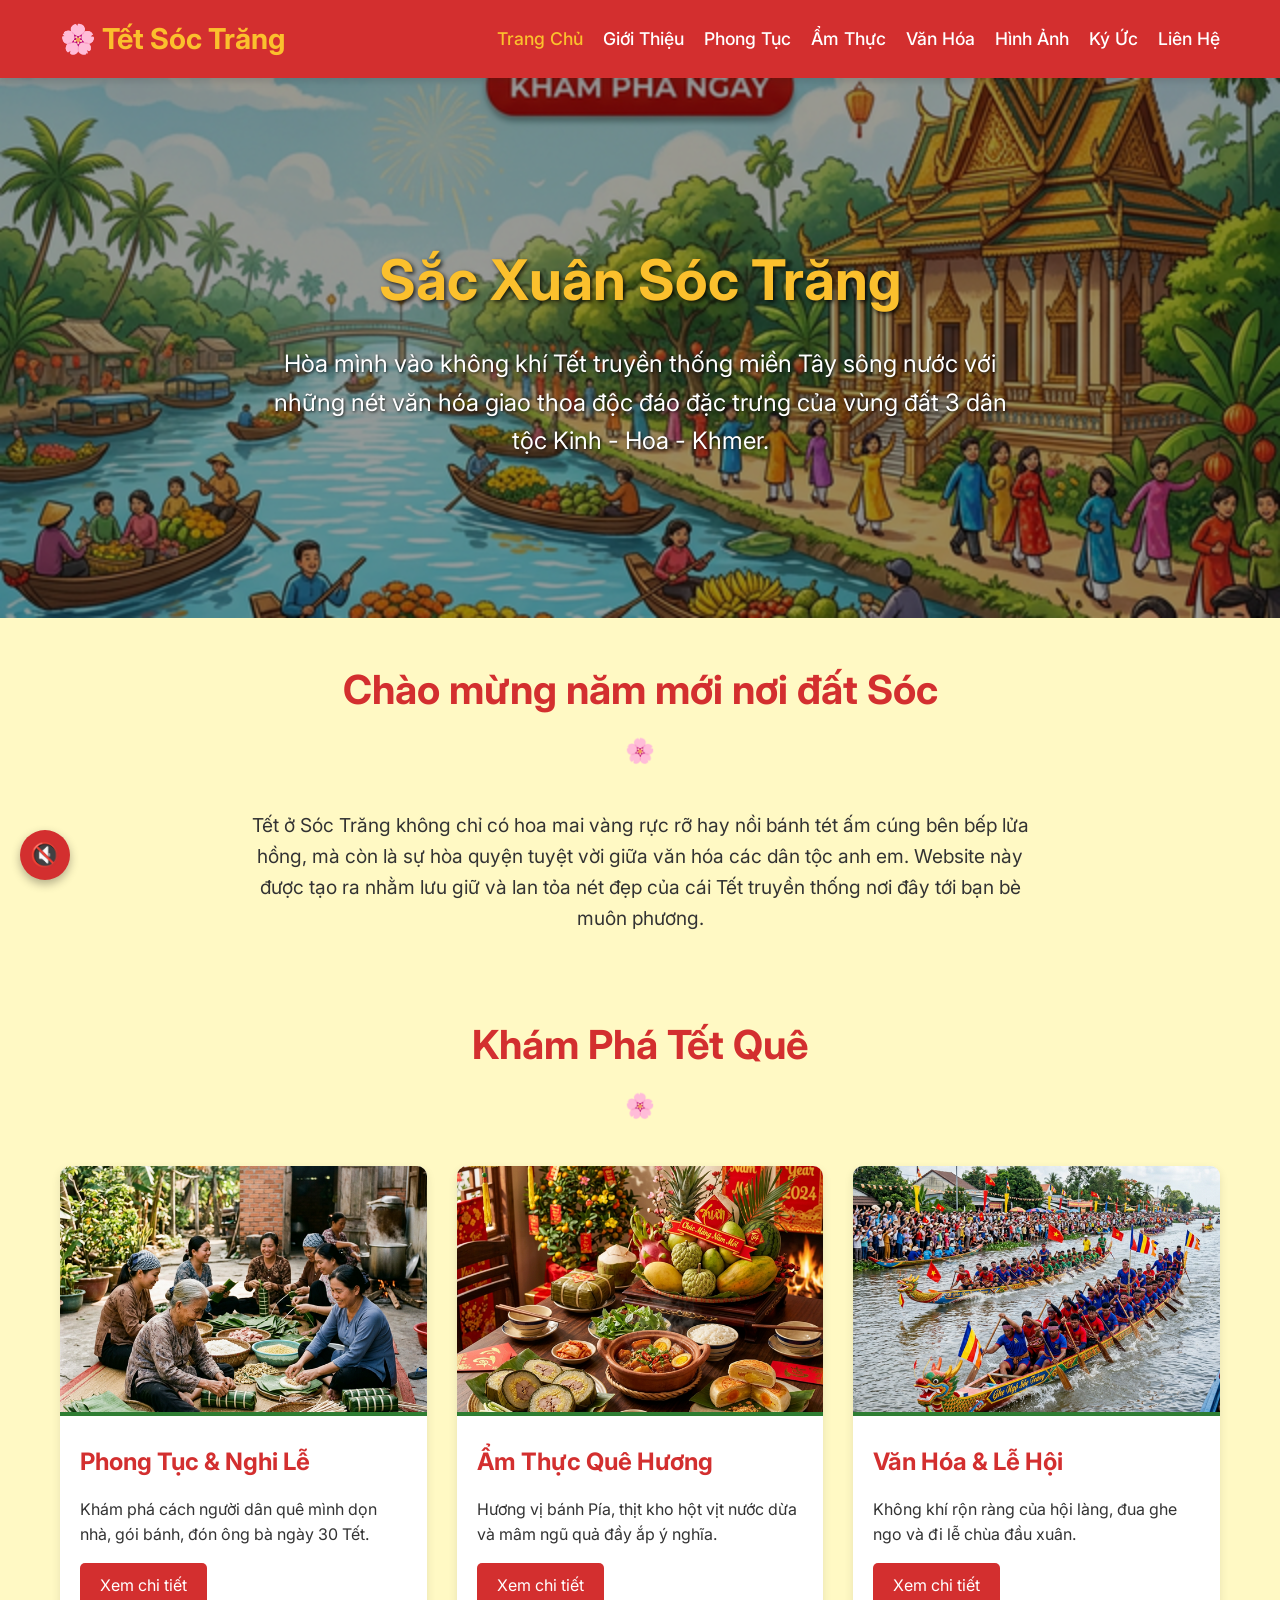
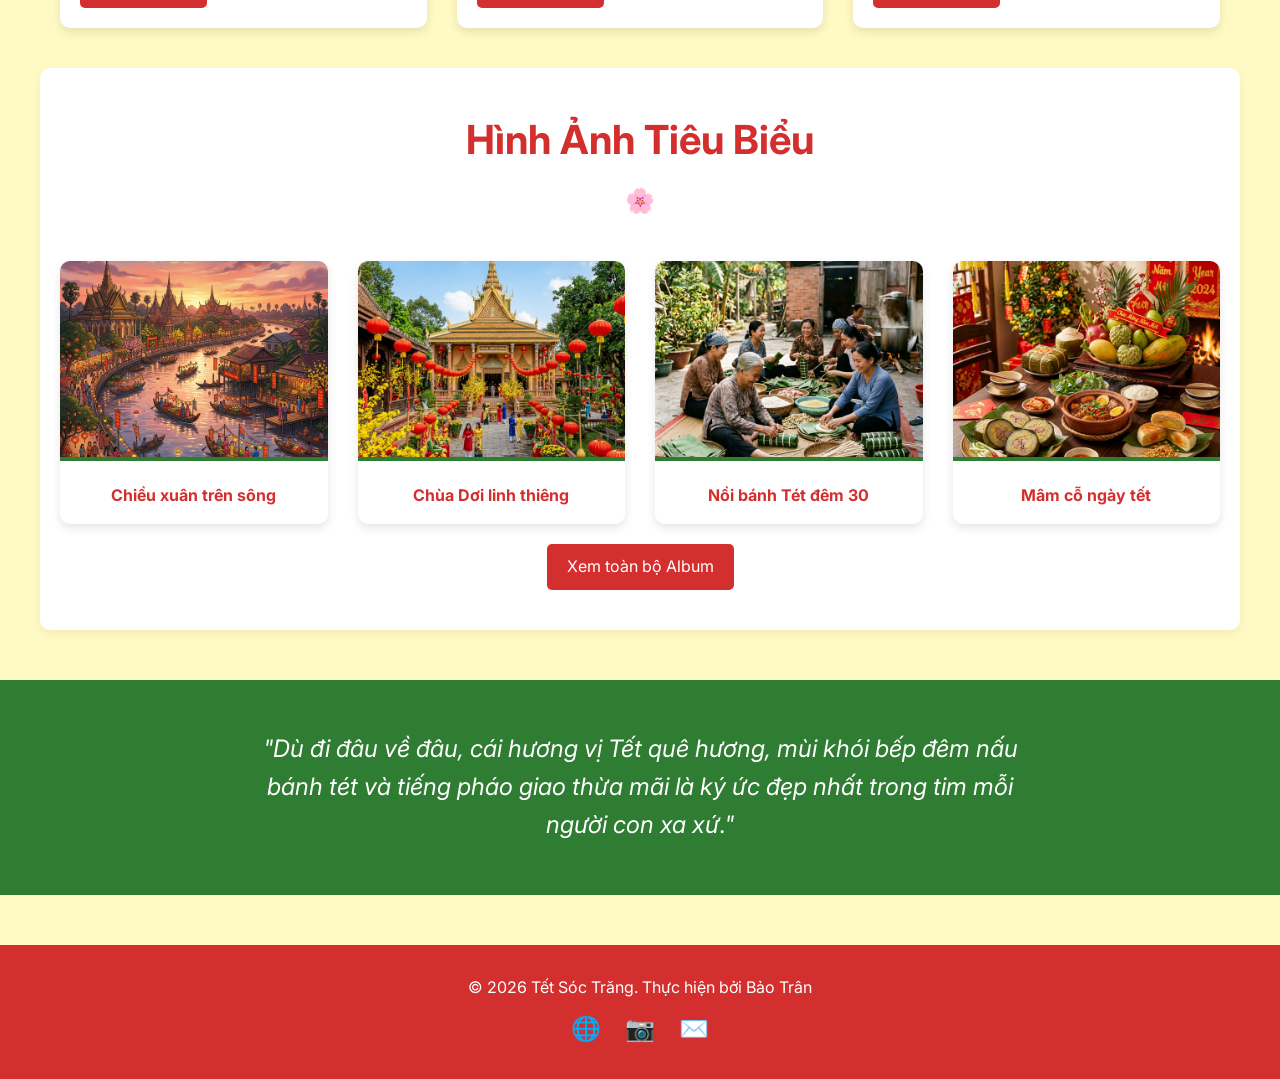
==== index.html @ 7f3e4dbb "Initial commit: Website Tet Soc Trang" ====
<!doctype html>
<html lang="vi">
  <head>
    <meta charset="UTF-8" />
    <meta name="viewport" content="width=device-width, initial-scale=1.0" />
    <title>Tết Quê Hương - Sóc Trăng</title>
    <meta
      name="description"
      content="Khám phá không khí Tết truyền thống, văn hóa và ẩm thực độc đáo tại Sóc Trăng."
    />
    <!-- Google Fonts -->
    <link
      href="https://fonts.googleapis.com/css2?family=Inter:wght@400;500;700&display=swap"
      rel="stylesheet"
    />
    <link rel="stylesheet" href="assets/css/style.css" />
    <style>
      .quotes-section {
        background-color: var(--secondary-color);
        color: var(--white);
        padding: 50px 20px;
        text-align: center;
        margin-top: 50px;
      }
      .quote {
        font-size: 1.5rem;
        font-style: italic;
        max-width: 800px;
        margin: 0 auto;
      }
    </style>
  </head>
  <body>
    <!-- Header -->
    <header>
      <div class="nav-container">
        <a href="index.html" class="logo">🌸 Tết Sóc Trăng</a>
        <div class="menu-toggle">☰</div>
        <ul class="nav-links">
          <li><a href="index.html" class="active">Trang Chủ</a></li>
          <li><a href="about.html">Giới Thiệu</a></li>
          <li><a href="customs.html">Phong Tục</a></li>
          <li><a href="cuisine.html">Ẩm Thực</a></li>
          <li><a href="culture.html">Văn Hóa</a></li>
          <li><a href="gallery.html">Hình Ảnh</a></li>
          <li><a href="stories.html">Ký Ức</a></li>
          <li><a href="contact.html">Liên Hệ</a></li>
        </ul>
      </div>
    </header>

    <!-- Banner Đầu Trang -->
    <section
      class="hero"
      style="
        background-image: url(&quot;assets/images/banner_tet_soctrang_2026_1772282021611.png&quot;);
      "
    >
      <div class="hero-content">
        <h1>Sắc Xuân Sóc Trăng</h1>
        <p>
          Hòa mình vào không khí Tết truyền thống miền Tây sông nước với những
          nét văn hóa giao thoa độc đáo đặc trưng của vùng đất 3 dân tộc Kinh -
          Hoa - Khmer.
        </p>
      </div>
    </section>

    <!-- Giới Thiệu Ngắn -->
    <section class="container">
      <h2 class="section-title">Chào mừng năm mới nơi đất Sóc</h2>
      <p
        style="
          text-align: center;
          max-width: 800px;
          margin: 0 auto;
          font-size: 1.2rem;
        "
      >
        Tết ở Sóc Trăng không chỉ có hoa mai vàng rực rỡ hay nồi bánh tét ấm
        cúng bên bếp lửa hồng, mà còn là sự hòa quyện tuyệt vời giữa văn hóa các
        dân tộc anh em. Website này được tạo ra nhằm lưu giữ và lan tỏa nét đẹp
        của cái Tết truyền thống nơi đây tới bạn bè muôn phương.
      </p>
    </section>

    <!-- Các Mục Nổi Bật -->
    <section class="container">
      <h2 class="section-title">Khám Phá Tết Quê</h2>
      <div class="grid">
        <a href="customs.html" class="card" style="text-decoration: none; color: inherit; display: block;">
          <img
            src="assets/images/making_banh_tet_1772281275027.png"
            alt="Phong tục ngày Tết"
          />
          <div class="card-content">
            <h3>Phong Tục & Nghi Lễ</h3>
            <p>
              Khám phá cách người dân quê mình dọn nhà, gói bánh, đón ông bà
              ngày 30 Tết.
            </p>
            <span class="btn">Xem chi tiết</span>
          </div>
        </a>

        <a href="cuisine.html" class="card" style="text-decoration: none; color: inherit; display: block;">
          <img
            src="assets/images/soc_trang_food_1772281290894.png"
            alt="Ẩm thực Sóc Trăng"
          />
          <div class="card-content">
            <h3>Ẩm Thực Quê Hương</h3>
            <p>
              Hương vị bánh Pía, thịt kho hột vịt nước dừa và mâm ngũ quả đầy ắp
              ý nghĩa.
            </p>
            <span class="btn">Xem chi tiết</span>
          </div>
        </a>

        <a href="culture.html" class="card" style="text-decoration: none; color: inherit; display: block;">
          <img
            src="assets/images/ngo_boat_race_1772281313021.png"
            alt="Văn hóa Lễ hội"
          />
          <div class="card-content">
            <h3>Văn Hóa & Lễ Hội</h3>
            <p>
              Không khí rộn ràng của hội làng, đua ghe ngo và đi lễ chùa đầu
              xuân.
            </p>
            <span class="btn">Xem chi tiết</span>
          </div>
        </a>
      </div>
    </section>

    <!-- Hình Ảnh Tiêu Biểu (Gợi ý trang chủ) -->
    <section class="container" style="background-color: #fff; padding: 40px 20px; border-radius: 10px; margin-bottom: 40px; box-shadow: 0 4px 10px rgba(0,0,0,0.05);">
        <h2 class="section-title">Hình Ảnh Tiêu Biểu</h2>
        <div class="grid" style="grid-template-columns: repeat(auto-fit, minmax(250px, 1fr));">
            <div class="card" onclick="window.location.href='gallery.html'" style="text-align: center;">
                <img src="assets/images/banner_tet_soctrang_landscape_1772283836885.png" alt="Phong cảnh" style="height: 200px;">
                <div class="card-content" style="padding: 15px;">
                    <p style="margin: 0; font-weight: bold; color: var(--primary-color);">Chiều xuân trên sông</p>
                </div>
            </div>
            <div class="card" onclick="window.location.href='gallery.html'" style="text-align: center;">
                <img src="assets/images/bat_pagoda_1772281330439.png" alt="Chùa Dơi" style="height: 200px;">
                <div class="card-content" style="padding: 15px;">
                    <p style="margin: 0; font-weight: bold; color: var(--primary-color);">Chùa Dơi linh thiêng</p>
                </div>
            </div>
            <div class="card" onclick="window.location.href='gallery.html'" style="text-align: center;">
                <img src="assets/images/making_banh_tet_1772281275027.png" alt="Gói bánh Tét" style="height: 200px;">
                <div class="card-content" style="padding: 15px;">
                    <p style="margin: 0; font-weight: bold; color: var(--primary-color);">Nồi bánh Tét đêm 30</p>
                </div>
            </div>
            <div class="card" onclick="window.location.href='gallery.html'" style="text-align: center;">
                <img src="assets/images/soc_trang_food_1772281290894.png" alt="Mâm cỗ" style="height: 200px;">
                <div class="card-content" style="padding: 15px;">
                    <p style="margin: 0; font-weight: bold; color: var(--primary-color);">Mâm cỗ ngày tết</p>
                </div>
            </div>
        </div>
        <div style="text-align: center; margin-top: 20px;">
            <a href="gallery.html" class="btn">Xem toàn bộ Album</a>
        </div>
    </section>

    <!-- Trích dẫn -->
    <section class="quotes-section">
      <div class="quote">
        "Dù đi đâu về đâu, cái hương vị Tết quê hương, mùi khói bếp đêm nấu bánh
        tét và tiếng pháo giao thừa mãi là ký ức đẹp nhất trong tim mỗi người
        con xa xứ."
      </div>
    </section>

    <!-- Footer -->
    <footer>
      <p>&copy; 2026 Tết Sóc Trăng. Thực hiện bởi Bảo Trân</p>
      <div class="social-links">
        <a href="#">🌐</a>
        <a href="#">📷</a>
        <a href="#">✉️</a>
      </div>
    </footer>

    <!-- Audio Player -->
    <audio id="bg-music" loop>
        <source src="assets/audio/Vạn Sự Như Ý.flac" type="audio/flac">
        Trình duyệt của bạn không hỗ trợ thẻ audio.
    </audio>
    <button id="music-toggle" aria-label="Play/Pause Music">🔇</button>

    <script src="assets/js/script.js"></script>
  </body>
</html>
---- assets/css/style.css ----
:root {
  --primary-color: #d32f2f; /* Red for Tet */
  --secondary-color: #2e7d32; /* Green for Banh Chung/Tet */
  --accent-color: #fbc02d; /* Yellow/Gold */
  --text-color: #333;
  --bg-color: #fff9c4; /* Light yellow background */
  --white: #ffffff;
  --font-main: "Inter", "Segoe UI", Tahoma, Geneva, Verdana, sans-serif;
}

* {
  margin: 0;
  padding: 0;
  box-sizing: border-box;
}

body {
  font-family: var(--font-main);
  background-color: var(--bg-color);
  color: var(--text-color);
  line-height: 1.6;
  opacity: 0;
  transition: opacity 0.4s ease-out;
}

body.fade-in {
  opacity: 1;
}

/* Header & Navigation */
header {
  background-color: var(--primary-color);
  color: var(--white);
  padding: 1rem 0;
  position: sticky;
  top: 0;
  z-index: 1000;
  box-shadow: 0 4px 6px rgba(0, 0, 0, 0.1);
}

.nav-container {
  max-width: 1200px;
  margin: 0 auto;
  display: flex;
  justify-content: space-between;
  align-items: center;
  padding: 0 20px;
}

.logo {
  font-size: 1.8rem;
  font-weight: bold;
  color: var(--accent-color);
  text-decoration: none;
  display: flex;
  align-items: center;
  gap: 10px;
}

.logo img {
  height: 40px;
}

.nav-links {
  list-style: none;
  display: flex;
  gap: 20px;
}

.nav-links li a {
  color: var(--white);
  text-decoration: none;
  font-weight: 500;
  font-size: 1.1rem;
  transition: color 0.3s ease;
}

.nav-links li a:hover,
.nav-links li a.active {
  color: var(--accent-color);
}

.menu-toggle {
  display: none;
  font-size: 1.5rem;
  cursor: pointer;
  color: var(--white);
}

/* Hero Banner */
.hero {
  height: 60vh;
  min-height: 400px;
  background-size: cover;
  background-position: center;
  position: relative;
  display: flex;
  align-items: center;
  justify-content: center;
  text-align: center;
  color: var(--white);
}

.hero::after {
  content: "";
  position: absolute;
  top: 0;
  left: 0;
  right: 0;
  bottom: 0;
  background: rgba(0, 0, 0, 0.4);
}

.hero-content {
  position: relative;
  z-index: 1;
  max-width: 800px;
  padding: 20px;
  animation: fadeInDown 1s ease;
}

.hero-content h1 {
  font-size: 3.5rem;
  color: var(--accent-color);
  text-shadow: 2px 2px 4px rgba(0, 0, 0, 0.8);
  margin-bottom: 20px;
}

.hero-content p {
  font-size: 1.5rem;
  text-shadow: 1px 1px 3px rgba(0, 0, 0, 0.8);
}

/* General Layout */
.container {
  max-width: 1200px;
  margin: 0 auto;
  padding: 40px 20px;
}

.section-title {
  text-align: center;
  font-size: 2.5rem;
  color: var(--primary-color);
  margin-bottom: 40px;
  position: relative;
}

.section-title::after {
  content: "🌸";
  display: block;
  font-size: 1.5rem;
  margin-top: 10px;
}

/* Cards / Grids */
.grid {
  display: grid;
  grid-template-columns: repeat(auto-fit, minmax(300px, 1fr));
  gap: 30px;
}

.card {
  background: var(--white);
  border-radius: 10px;
  overflow: hidden;
  box-shadow: 0 4px 10px rgba(0, 0, 0, 0.1);
  transition:
    transform 0.3s ease,
    box-shadow 0.3s ease;
  cursor: pointer;
}

.card:hover {
  transform: translateY(-10px);
  box-shadow: 0 8px 15px rgba(0, 0, 0, 0.2);
}

.card img {
  width: 100%;
  height: 250px;
  object-fit: cover;
  border-bottom: 4px solid var(--secondary-color);
}

.card-content {
  padding: 20px;
}

.card-content h3 {
  color: var(--primary-color);
  margin-bottom: 15px;
  font-size: 1.5rem;
}

.card-content p {
  margin-bottom: 15px;
}

.btn {
  display: inline-block;
  padding: 10px 20px;
  background-color: var(--primary-color);
  color: var(--white);
  text-decoration: none;
  border-radius: 5px;
  transition: background-color 0.3s ease;
}

.btn:hover {
  background-color: var(--secondary-color);
}

/* Footer */
footer {
  background-color: var(--primary-color);
  color: var(--white);
  text-align: center;
  padding: 30px 20px;
  margin-top: 50px;
}

footer p {
  margin-bottom: 10px;
}

.social-links a {
  color: var(--accent-color);
  margin: 0 10px;
  font-size: 1.5rem;
  text-decoration: none;
}

/* Responsive */
@media (max-width: 768px) {
  .nav-links {
    display: none;
    flex-direction: column;
    position: absolute;
    top: 100%;
    left: 0;
    width: 100%;
    background-color: var(--primary-color);
    padding: 20px 0;
  }

  .nav-links.active {
    display: flex;
  }

  .menu-toggle {
    display: block;
  }

  .hero-content h1 {
    font-size: 2.5rem;
  }
}

/* Animations */
@keyframes fadeInDown {
  from {
    opacity: 0;
    transform: translateY(-30px);
  }
  to {
    opacity: 1;
    transform: translateY(0);
  }
}

/* Audio Player */
#music-toggle {
  position: fixed;
  bottom: 20px;
  left: 20px;
  background-color: var(--primary-color);
  color: var(--white);
  border: none;
  border-radius: 50%;
  width: 50px;
  height: 50px;
  font-size: 24px;
  cursor: pointer;
  box-shadow: 0 4px 10px rgba(0,0,0,0.3);
  z-index: 9999;
  display: flex;
  align-items: center;
  justify-content: center;
  transition: transform 0.3s ease, background-color 0.3s ease;
}

#music-toggle:hover {
  transform: scale(1.1);
  background-color: var(--secondary-color);
}

#music-toggle.playing {
  animation: pulse 2s infinite;
}

@keyframes pulse {
  0% { box-shadow: 0 0 0 0 rgba(211, 47, 47, 0.7); }
  70% { box-shadow: 0 0 0 15px rgba(211, 47, 47, 0); }
  100% { box-shadow: 0 0 0 0 rgba(211, 47, 47, 0); }
}
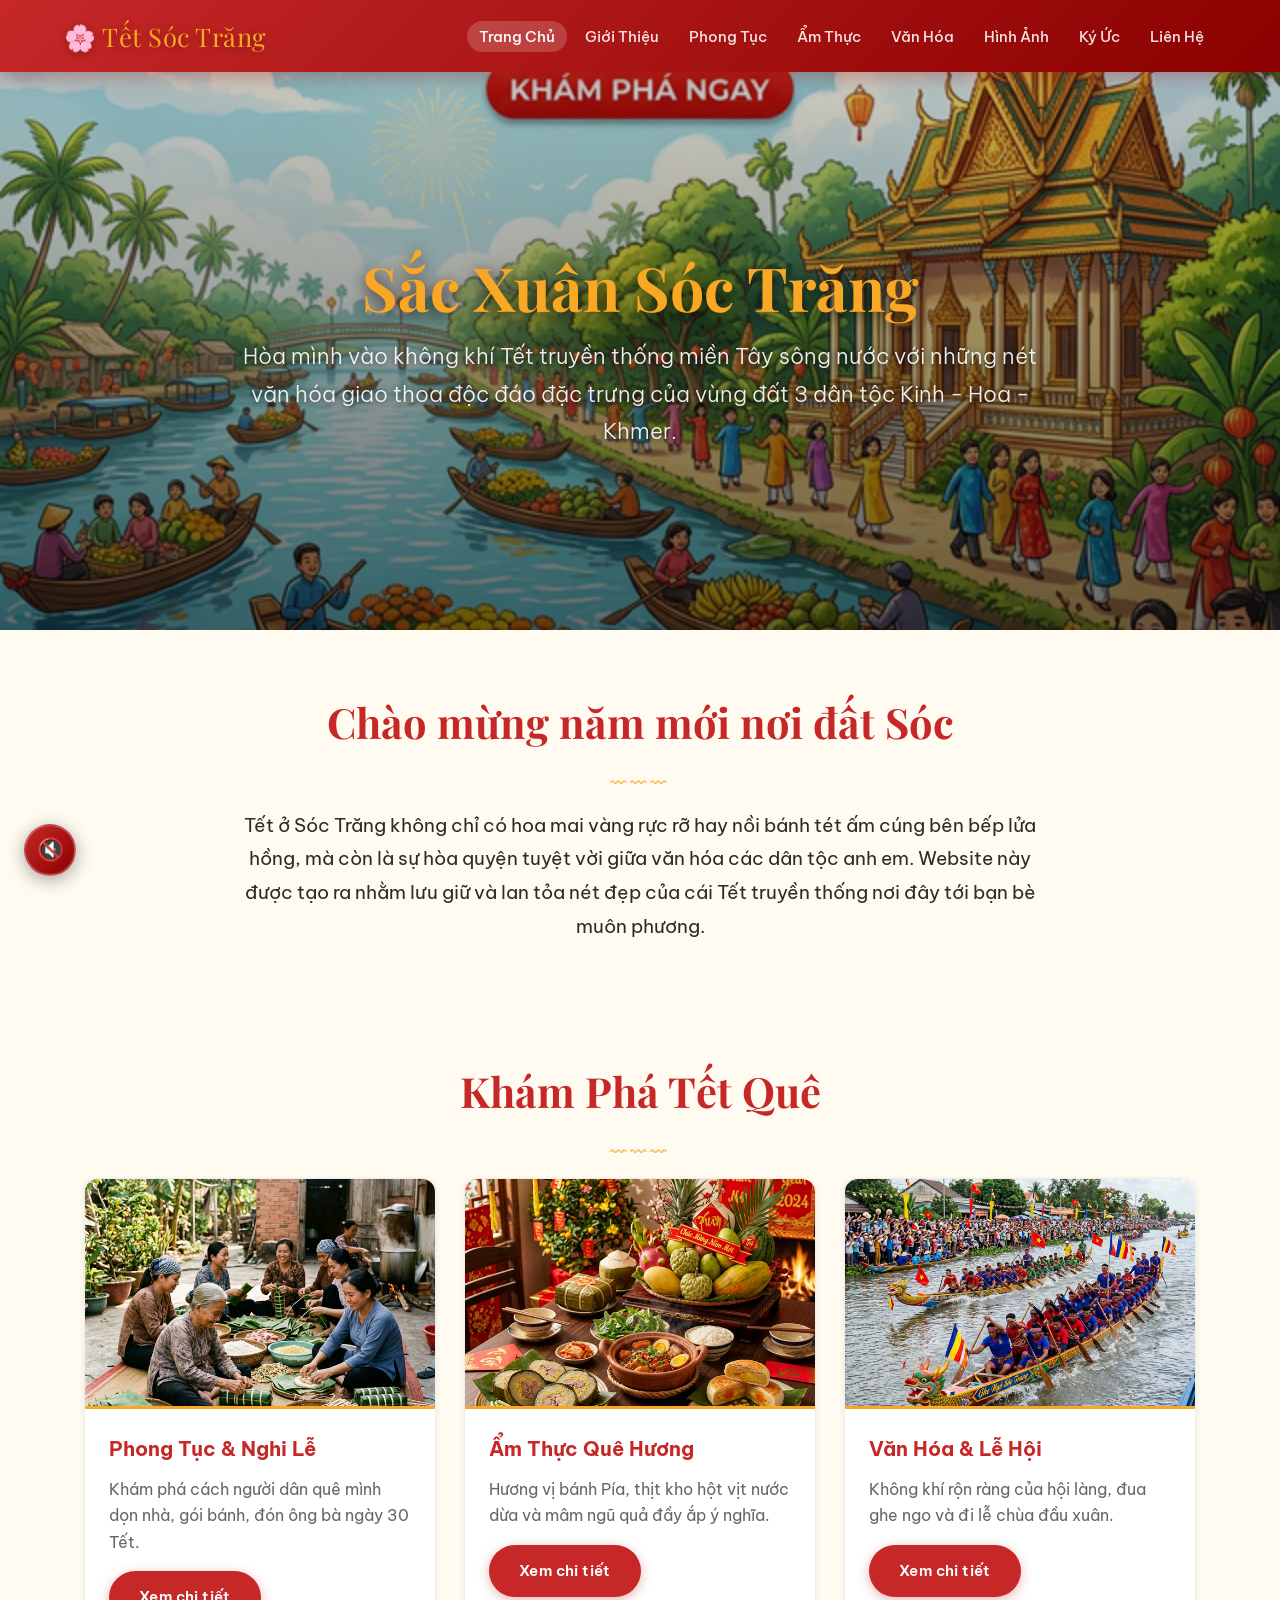
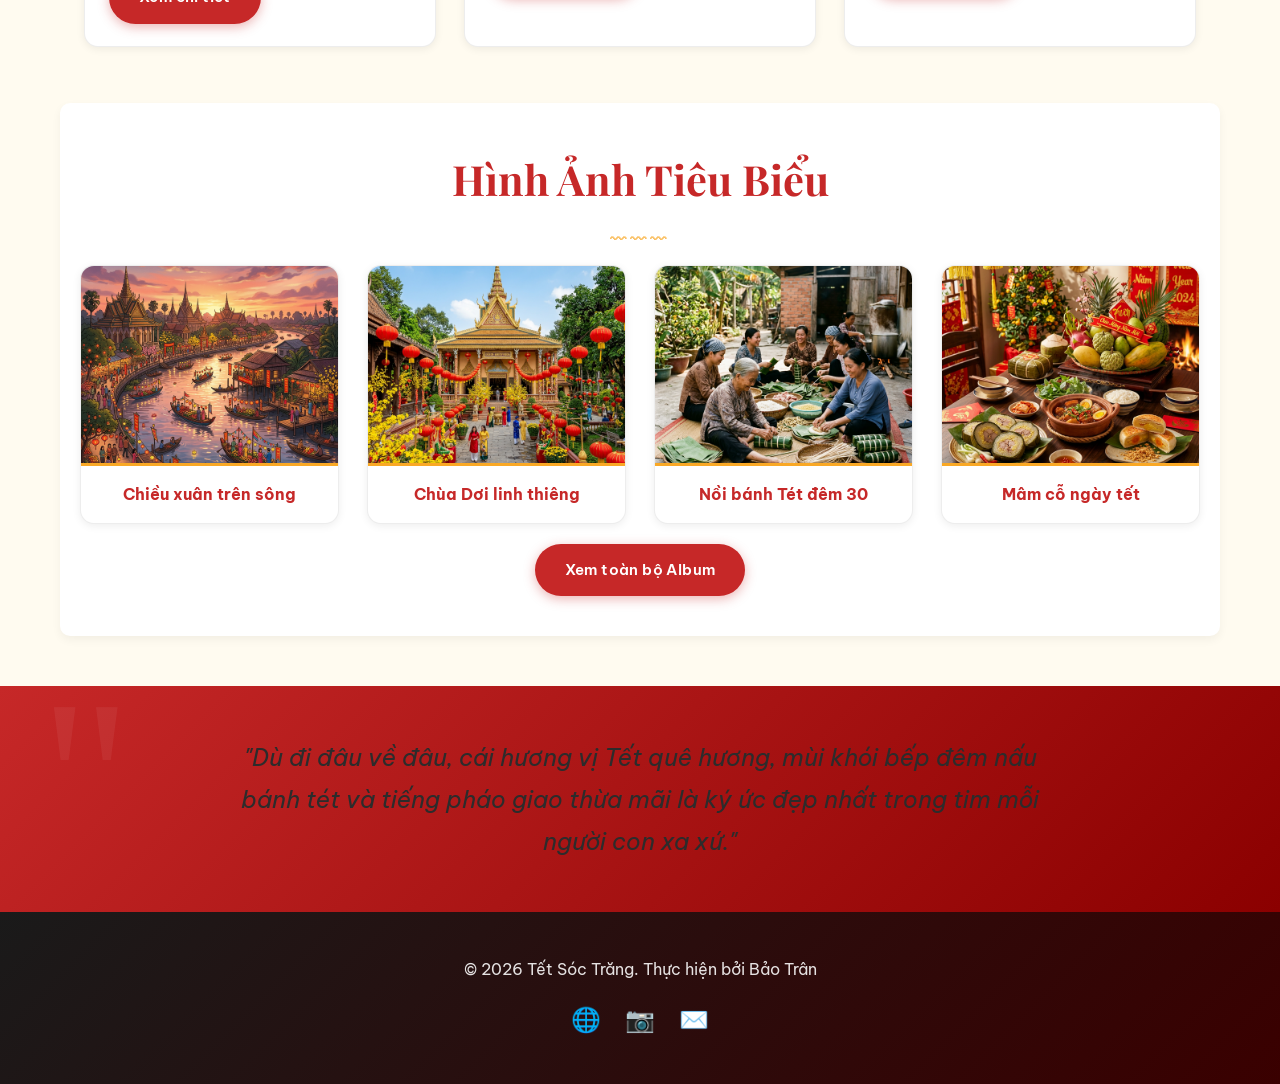
==== commit 47abd023: "All pages: Add no-cache meta tags to prevent browser caching" ====
--- a/index.html
+++ b/index.html
@@ -1,4 +1,4 @@
-<!doctype html>
+﻿<!doctype html>
 <html lang="vi">
   <head>
     <meta charset="UTF-8" />
--- a/assets/css/style.css
+++ b/assets/css/style.css
@@ -1,11 +1,25 @@
+/* =====================================================
+   WEBSITE TẾT SÓC TRĂNG – Premium Design System
+   ===================================================== */
+
+@import url('https://fonts.googleapis.com/css2?family=Be+Vietnam+Pro:wght@300;400;500;600;700&family=Playfair+Display:wght@700&display=swap');
+
 :root {
-  --primary-color: #d32f2f; /* Red for Tet */
-  --secondary-color: #2e7d32; /* Green for Banh Chung/Tet */
-  --accent-color: #fbc02d; /* Yellow/Gold */
-  --text-color: #333;
-  --bg-color: #fff9c4; /* Light yellow background */
-  --white: #ffffff;
-  --font-main: "Inter", "Segoe UI", Tahoma, Geneva, Verdana, sans-serif;
+  --primary-color: #c62828;     /* Đỏ Tết - sâu lắng hơn */
+  --primary-light: #ef5350;
+  --secondary-color: #2e7d32;   /* Xanh lá */
+  --accent-color: #f9a825;      /* Vàng/Gold */
+  --text-color: #2c2c2c;
+  --text-light: #666;
+  --bg-color: #fffbf0;          /* Vàng nhạt ấm */
+  --surface: #ffffff;
+  --border: rgba(0,0,0,0.07);
+  --shadow-sm: 0 2px 8px rgba(0,0,0,0.07);
+  --shadow-md: 0 6px 24px rgba(0,0,0,0.10);
+  --shadow-lg: 0 12px 40px rgba(0,0,0,0.13);
+  --radius: 14px;
+  --font-main: 'Be Vietnam Pro', 'Segoe UI', sans-serif;
+  --font-display: 'Playfair Display', serif;
 }
 
 * {
@@ -14,28 +28,29 @@
   box-sizing: border-box;
 }
 
+html { scroll-behavior: smooth; }
+
 body {
   font-family: var(--font-main);
   background-color: var(--bg-color);
   color: var(--text-color);
-  line-height: 1.6;
+  line-height: 1.75;
+  font-size: 16px;
   opacity: 0;
   transition: opacity 0.4s ease-out;
 }
 
-body.fade-in {
-  opacity: 1;
-}
-
-/* Header & Navigation */
+body.fade-in { opacity: 1; }
+
+/* ── HEADER ── */
 header {
-  background-color: var(--primary-color);
-  color: var(--white);
-  padding: 1rem 0;
+  background: linear-gradient(135deg, var(--primary-color) 0%, #8b0000 100%);
+  color: #fff;
+  padding: 0.85rem 0;
   position: sticky;
   top: 0;
   z-index: 1000;
-  box-shadow: 0 4px 6px rgba(0, 0, 0, 0.1);
+  box-shadow: 0 3px 20px rgba(150,0,0,0.35);
 }
 
 .nav-container {
@@ -44,53 +59,54 @@
   display: flex;
   justify-content: space-between;
   align-items: center;
-  padding: 0 20px;
+  padding: 0 24px;
 }
 
 .logo {
-  font-size: 1.8rem;
-  font-weight: bold;
+  font-family: var(--font-display);
+  font-size: 1.6rem;
   color: var(--accent-color);
   text-decoration: none;
   display: flex;
   align-items: center;
-  gap: 10px;
-}
-
-.logo img {
-  height: 40px;
+  gap: 8px;
+  letter-spacing: 0.5px;
+  text-shadow: 0 2px 8px rgba(0,0,0,0.3);
 }
 
 .nav-links {
   list-style: none;
   display: flex;
-  gap: 20px;
+  gap: 6px;
 }
 
 .nav-links li a {
-  color: var(--white);
+  color: rgba(255,255,255,0.88);
   text-decoration: none;
   font-weight: 500;
-  font-size: 1.1rem;
-  transition: color 0.3s ease;
+  font-size: 0.95rem;
+  padding: 6px 12px;
+  border-radius: 20px;
+  transition: all 0.25s ease;
 }
 
 .nav-links li a:hover,
 .nav-links li a.active {
-  color: var(--accent-color);
+  color: #fff;
+  background: rgba(255,255,255,0.18);
 }
 
 .menu-toggle {
   display: none;
   font-size: 1.5rem;
   cursor: pointer;
-  color: var(--white);
-}
-
-/* Hero Banner */
+  color: #fff;
+}
+
+/* ── HERO BANNER ── */
 .hero {
-  height: 60vh;
-  min-height: 400px;
+  height: 62vh;
+  min-height: 420px;
   background-size: cover;
   background-position: center;
   position: relative;
@@ -98,130 +114,208 @@
   align-items: center;
   justify-content: center;
   text-align: center;
-  color: var(--white);
+  color: #fff;
 }
 
 .hero::after {
-  content: "";
+  content: '';
   position: absolute;
-  top: 0;
-  left: 0;
-  right: 0;
-  bottom: 0;
-  background: rgba(0, 0, 0, 0.4);
+  inset: 0;
+  background: linear-gradient(to bottom, rgba(0,0,0,0.2) 0%, rgba(0,0,0,0.58) 100%);
 }
 
 .hero-content {
   position: relative;
   z-index: 1;
-  max-width: 800px;
-  padding: 20px;
-  animation: fadeInDown 1s ease;
+  max-width: 860px;
+  padding: 24px;
+  animation: fadeInDown 0.9s ease;
 }
 
 .hero-content h1 {
-  font-size: 3.5rem;
-  color: var(--accent-color);
-  text-shadow: 2px 2px 4px rgba(0, 0, 0, 0.8);
-  margin-bottom: 20px;
+  font-family: var(--font-display);
+  font-size: clamp(2.2rem, 5vw, 3.8rem);
+  color: var(--accent-color);
+  text-shadow: 0 3px 16px rgba(0,0,0,0.7);
+  line-height: 1.2;
+  margin-bottom: 14px;
 }
 
 .hero-content p {
-  font-size: 1.5rem;
-  text-shadow: 1px 1px 3px rgba(0, 0, 0, 0.8);
-}
-
-/* General Layout */
+  font-size: clamp(1rem, 2vw, 1.35rem);
+  color: rgba(255,255,255,0.92);
+  text-shadow: 0 1px 6px rgba(0,0,0,0.6);
+  font-weight: 300;
+}
+
+/* ── LAYOUT ── */
 .container {
-  max-width: 1200px;
+  max-width: 1160px;
   margin: 0 auto;
-  padding: 40px 20px;
+  padding: 56px 24px;
 }
 
 .section-title {
   text-align: center;
-  font-size: 2.5rem;
+  font-family: var(--font-display);
+  font-size: clamp(1.8rem, 3.5vw, 2.6rem);
   color: var(--primary-color);
-  margin-bottom: 40px;
+  margin-bottom: 12px;
   position: relative;
 }
 
 .section-title::after {
-  content: "🌸";
+  content: '〰〰〰';
   display: block;
-  font-size: 1.5rem;
+  font-size: 1rem;
+  color: var(--accent-color);
+  letter-spacing: 4px;
   margin-top: 10px;
-}
-
-/* Cards / Grids */
+  opacity: 0.7;
+}
+
+/* Sub-desc text below section titles */
+.section-subtitle {
+  text-align: center;
+  color: var(--text-light);
+  max-width: 600px;
+  margin: 0 auto 40px;
+  font-size: 1.05rem;
+}
+
+/* ── CARDS ── */
 .grid {
   display: grid;
   grid-template-columns: repeat(auto-fit, minmax(300px, 1fr));
-  gap: 30px;
+  gap: 28px;
 }
 
 .card {
-  background: var(--white);
-  border-radius: 10px;
+  background: var(--surface);
+  border-radius: var(--radius);
   overflow: hidden;
-  box-shadow: 0 4px 10px rgba(0, 0, 0, 0.1);
-  transition:
-    transform 0.3s ease,
-    box-shadow 0.3s ease;
+  box-shadow: var(--shadow-sm);
+  border: 1px solid var(--border);
+  transition: transform 0.35s ease, box-shadow 0.35s ease;
   cursor: pointer;
 }
 
 .card:hover {
-  transform: translateY(-10px);
-  box-shadow: 0 8px 15px rgba(0, 0, 0, 0.2);
+  transform: translateY(-8px);
+  box-shadow: var(--shadow-lg);
 }
 
 .card img {
   width: 100%;
-  height: 250px;
+  height: 230px;
   object-fit: cover;
-  border-bottom: 4px solid var(--secondary-color);
-}
+  display: block;
+  border-bottom: 3px solid var(--accent-color);
+  transition: transform 0.5s ease;
+}
+
+.card:hover img { transform: scale(1.04); }
 
 .card-content {
-  padding: 20px;
+  padding: 22px 24px;
 }
 
 .card-content h3 {
   color: var(--primary-color);
-  margin-bottom: 15px;
-  font-size: 1.5rem;
+  margin-bottom: 10px;
+  font-size: 1.25rem;
+  font-weight: 700;
 }
 
 .card-content p {
-  margin-bottom: 15px;
-}
-
+  color: var(--text-light);
+  font-size: 0.97rem;
+  line-height: 1.7;
+  margin-bottom: 16px;
+}
+
+/* ── BUTTONS ── */
 .btn {
   display: inline-block;
-  padding: 10px 20px;
-  background-color: var(--primary-color);
-  color: var(--white);
+  padding: 11px 28px;
+  background: var(--primary-color);
+  color: #fff;
   text-decoration: none;
-  border-radius: 5px;
-  transition: background-color 0.3s ease;
+  border-radius: 30px;
+  font-weight: 600;
+  font-size: 0.95rem;
+  letter-spacing: 0.4px;
+  box-shadow: 0 3px 12px rgba(198,40,40,0.35);
+  transition: all 0.28s ease;
+  border: 2px solid transparent;
 }
 
 .btn:hover {
-  background-color: var(--secondary-color);
-}
-
-/* Footer */
+  background: transparent;
+  color: var(--primary-color);
+  border-color: var(--primary-color);
+  box-shadow: none;
+  transform: translateY(-2px);
+}
+
+/* ── QUOTES SECTION ── */
+.quotes-section {
+  background: linear-gradient(135deg, var(--primary-color), #8b0000);
+  color: #fff;
+  text-align: center;
+  padding: 70px 24px;
+  position: relative;
+  overflow: hidden;
+}
+
+.quotes-section::before {
+  content: '"';
+  position: absolute;
+  top: -20px;
+  left: 40px;
+  font-size: 14rem;
+  color: rgba(255,255,255,0.06);
+  font-family: Georgia, serif;
+  line-height: 1;
+}
+
+.quote {
+  max-width: 700px;
+  margin: 0 auto;
+}
+
+.quote blockquote {
+  font-family: var(--font-display);
+  font-size: clamp(1.2rem, 2.5vw, 1.6rem);
+  line-height: 1.7;
+  color: rgba(255,255,255,0.95);
+  font-style: italic;
+  margin-bottom: 18px;
+}
+
+.quote cite {
+  font-size: 0.95rem;
+  color: var(--accent-color);
+  font-style: normal;
+  font-weight: 600;
+}
+
+/* ── FOOTER ── */
 footer {
-  background-color: var(--primary-color);
-  color: var(--white);
-  text-align: center;
-  padding: 30px 20px;
-  margin-top: 50px;
+  background: linear-gradient(135deg, #1a1a1a 0%, #3a0000 100%);
+  color: rgba(255,255,255,0.88);
+  text-align: center;
+  padding: 44px 24px;
+  margin-top: 0;
 }
 
 footer p {
-  margin-bottom: 10px;
+  margin-bottom: 6px;
+  font-size: 0.97rem;
+}
+
+.social-links {
+  margin-top: 14px;
 }
 
 .social-links a {
@@ -229,9 +323,13 @@
   margin: 0 10px;
   font-size: 1.5rem;
   text-decoration: none;
-}
-
-/* Responsive */
+  transition: transform 0.25s ease;
+  display: inline-block;
+}
+
+.social-links a:hover { transform: scale(1.25); }
+
+/* ── RESPONSIVE ── */
 @media (max-width: 768px) {
   .nav-links {
     display: none;
@@ -240,67 +338,49 @@
     top: 100%;
     left: 0;
     width: 100%;
-    background-color: var(--primary-color);
-    padding: 20px 0;
+    background: var(--primary-color);
+    padding: 16px 0;
+    box-shadow: var(--shadow-md);
   }
-
-  .nav-links.active {
-    display: flex;
-  }
-
-  .menu-toggle {
-    display: block;
-  }
-
-  .hero-content h1 {
-    font-size: 2.5rem;
-  }
-}
-
-/* Animations */
+  .nav-links.active { display: flex; }
+  .nav-links li a { border-radius: 0; padding: 10px 24px; }
+  .menu-toggle { display: block; }
+  .hero-content h1 { font-size: 2rem; }
+  .grid { grid-template-columns: 1fr; }
+}
+
+/* ── ANIMATIONS ── */
 @keyframes fadeInDown {
-  from {
-    opacity: 0;
-    transform: translateY(-30px);
-  }
-  to {
-    opacity: 1;
-    transform: translateY(0);
-  }
-}
-
-/* Audio Player */
+  from { opacity: 0; transform: translateY(-28px); }
+  to   { opacity: 1; transform: translateY(0); }
+}
+
+/* ── AUDIO PLAYER ── */
 #music-toggle {
   position: fixed;
-  bottom: 20px;
-  left: 20px;
-  background-color: var(--primary-color);
-  color: var(--white);
-  border: none;
+  bottom: 24px;
+  left: 24px;
+  background: linear-gradient(135deg, var(--primary-color), #8b0000);
+  color: #fff;
+  border: 2px solid rgba(255,255,255,0.25);
   border-radius: 50%;
-  width: 50px;
-  height: 50px;
-  font-size: 24px;
+  width: 52px;
+  height: 52px;
+  font-size: 22px;
   cursor: pointer;
-  box-shadow: 0 4px 10px rgba(0,0,0,0.3);
+  box-shadow: 0 4px 18px rgba(0,0,0,0.35);
   z-index: 9999;
   display: flex;
   align-items: center;
   justify-content: center;
-  transition: transform 0.3s ease, background-color 0.3s ease;
-}
-
-#music-toggle:hover {
-  transform: scale(1.1);
-  background-color: var(--secondary-color);
-}
-
-#music-toggle.playing {
-  animation: pulse 2s infinite;
-}
+  transition: transform 0.3s ease;
+}
+
+#music-toggle:hover          { transform: scale(1.12); }
+#music-toggle.playing        { animation: pulse 2s infinite; }
 
 @keyframes pulse {
-  0% { box-shadow: 0 0 0 0 rgba(211, 47, 47, 0.7); }
-  70% { box-shadow: 0 0 0 15px rgba(211, 47, 47, 0); }
-  100% { box-shadow: 0 0 0 0 rgba(211, 47, 47, 0); }
-}
+  0%   { box-shadow: 0 0 0 0 rgba(198, 40, 40, 0.65); }
+  70%  { box-shadow: 0 0 0 14px rgba(198, 40, 40, 0); }
+  100% { box-shadow: 0 0 0 0 rgba(198, 40, 40, 0); }
+}
